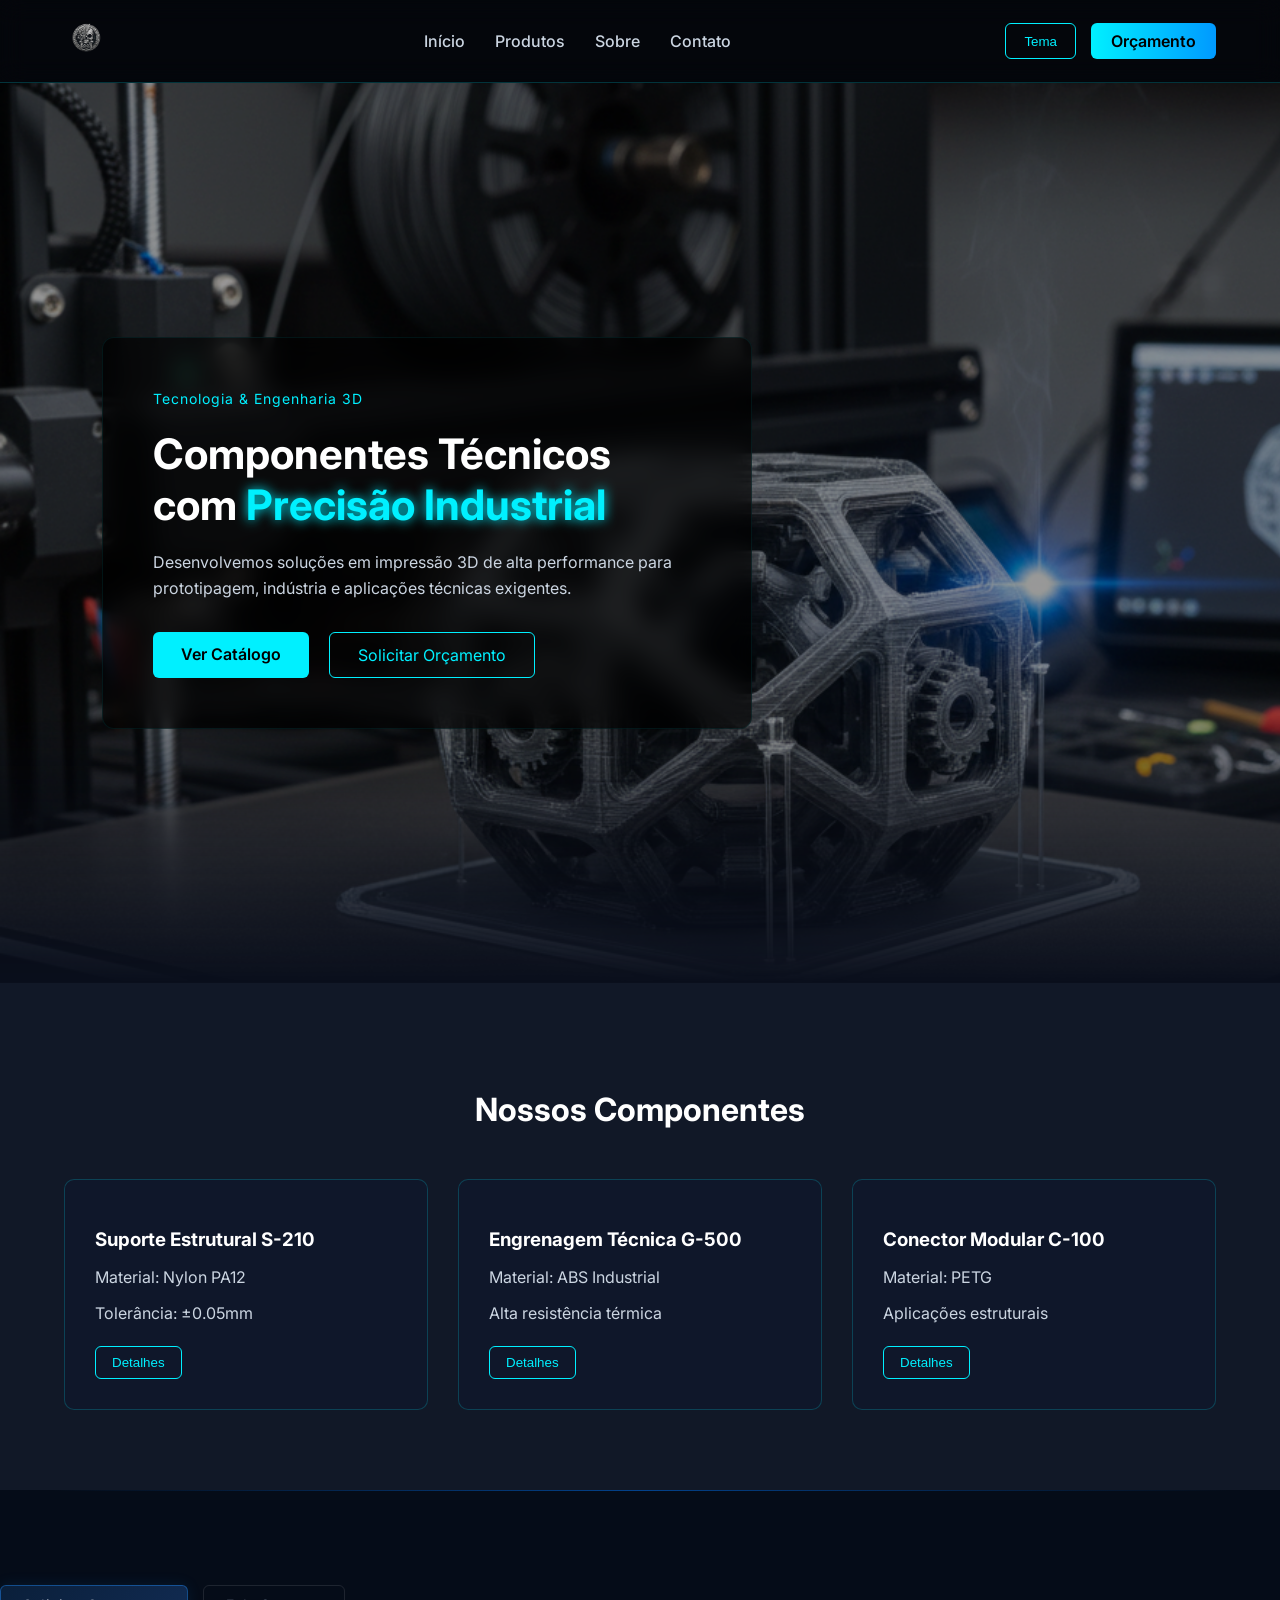
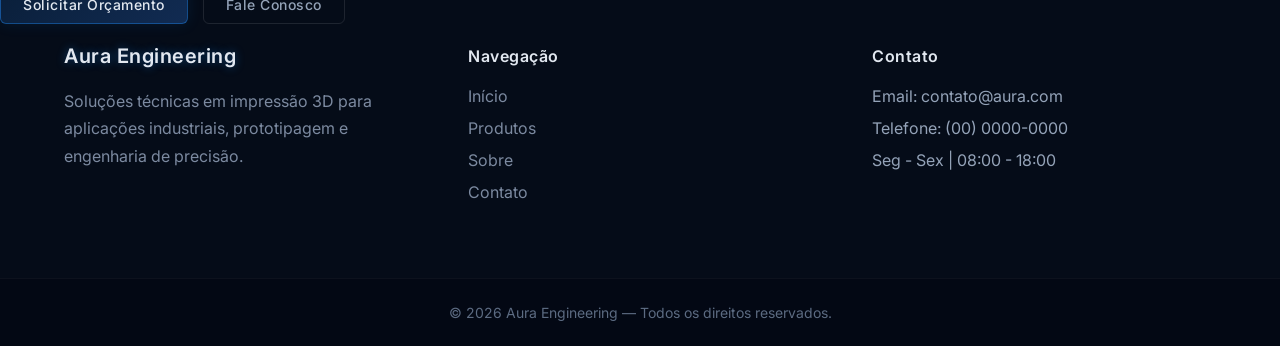
==== index.html @ 722a4bd1 "feat: redesign da página inicial" ====
<!DOCTYPE html>
<html lang="pt-BR">
<head>
  <meta charset="UTF-8">
  <meta name="viewport" content="width=device-width, initial-scale=1.0">
  <title>Engenharia3D | Componentes Técnicos</title>

  <link rel="stylesheet" href="css/reset.css">
  <link rel="stylesheet" href="css/style.css">

  <link href="https://fonts.googleapis.com/css2?family=Inter:wght@300;400;600;700&display=swap" rel="stylesheet">
</head>

<body>

<header class="header">
  <div class="container header-container">
    
    <div class="logo">
      <img src="assets/image/horus-logo.png" alt="ENG3D Logo">
    </div>

    <nav class="nav">
      <ul>
        <li><a href="#">Início</a></li>
        <li><a href="#produtos">Produtos</a></li>
        <li><a href="#">Sobre</a></li>
        <li><a href="#">Contato</a></li>
      </ul>
    </nav>

    <div class="header-actions">
      <button class="theme-toggle">Tema</button>
      <a href="#" class="header-cta">Orçamento</a>
    </div>

  </div>
</header>

<section class="hero">

  <img src="assets/image/3d-image.png" class="hero-bg" alt="Impressão 3D">

  <div class="hero-content">

    <div class="hero-text-box">
      <span class="hero-sub">Tecnologia & Engenharia 3D</span>

      <h1>
        Componentes Técnicos com 
        <span class="highlight">Precisão Industrial</span>
      </h1>

      <p>
        Desenvolvemos soluções em impressão 3D de alta performance para
        prototipagem, indústria e aplicações técnicas exigentes.
      </p>

      <div class="hero-buttons">
        <a href="#produtos" class="btn-primary">Ver Catálogo</a>
        <a href="#contato" class="btn-secondary">Solicitar Orçamento</a>
      </div>
    </div>

  </div>

</section>

<section class="products" id="produtos">
  <div class="container">
    <h2>Nossos Componentes</h2>

    <div class="product-grid">

      <div class="product-card">
        <h3>Suporte Estrutural S-210</h3>
        <p>Material: Nylon PA12</p>
        <p>Tolerância: ±0.05mm</p>
        <button>Detalhes</button>
      </div>

      <div class="product-card">
        <h3>Engrenagem Técnica G-500</h3>
        <p>Material: ABS Industrial</p>
        <p>Alta resistência térmica</p>
        <button>Detalhes</button>
      </div>

      <div class="product-card">
        <h3>Conector Modular C-100</h3>
        <p>Material: PETG</p>
        <p>Aplicações estruturais</p>
        <button>Detalhes</button>
      </div>

    </div>
  </div>
</section>

<footer class="footer">
    
    <div class="footer-buttons">
  <a href="#" class="footer-btn primary">Solicitar Orçamento</a>
  <a href="#" class="footer-btn secondary">Fale Conosco</a>
</div>

  <div class="footer-top"></div>

  <div class="container footer-container">

    <div class="footer-col">
      <h3 class="footer-logo">Aura Engineering</h3>
      <p>
        Soluções técnicas em impressão 3D para aplicações industriais,
        prototipagem e engenharia de precisão.
      </p>
    </div>

    <div class="footer-col">
      <h4>Navegação</h4>
      <ul>
        <li><a href="#">Início</a></li>
        <li><a href="#">Produtos</a></li>
        <li><a href="#">Sobre</a></li>
        <li><a href="#">Contato</a></li>
      </ul>
    </div>

    <div class="footer-col">
      <h4>Contato</h4>
      <ul>
        <li>Email: contato@aura.com</li>
        <li>Telefone: (00) 0000-0000</li>
        <li>Seg - Sex | 08:00 - 18:00</li>
      </ul>
    </div>

  </div>

  <div class="footer-bottom">
    © 2026 Aura Engineering — Todos os direitos reservados.
  </div>

</footer>

</body>
</html>
---- css/style.css ----
/* =========================
   VARIÁVEIS
========================= */
:root {
  --bg-main: #0a0f1c;
  --bg-secondary: #111827;
  --text-main: #ffffff;
  --text-secondary: #cbd5e1;
  --neon-blue: #00f0ff;
  --neon-blue-soft: #0099ff;
  --card-bg: #0f172a;
  --border-color: rgba(0, 240, 255, 0.2);
}

body.light {
  --bg-main: #f4f7fb;
  --bg-secondary: #ffffff;
  --text-main: #0f172a;
  --text-secondary: #475569;
  --card-bg: #ffffff;
  --border-color: rgba(0, 0, 0, 0.08);
}

/* =========================
   BASE
========================= */
body {
  font-family: 'Inter', sans-serif;
  background: var(--bg-main);
  color: var(--text-main);
  transition: 0.3s;
  margin: 0;
}

.container {
  width: 90%;
  max-width: 1200px;
  margin: auto;
}

/* =========================
   HEADER
========================= */
.header {
  background: rgba(0, 0, 0, 0.6);
  backdrop-filter: blur(12px);
  border-bottom: 1px solid var(--border-color);
  padding: 15px 0;
  position: sticky;
  top: 0;
  z-index: 999;
}

.header-container {
  display: flex;
  align-items: center;
  justify-content: space-between;
}

.logo img {
  height: 45px;
  width: auto;
  object-fit: contain;
  border-radius: 6px;
  transition: 0.3s ease;
}

.logo img:hover {
  transform: scale(1.05);
}

.nav ul {
  display: flex;
  list-style: none;
  gap: 30px;
}

.nav a {
  text-decoration: none;
  color: var(--text-secondary);
  font-weight: 500;
  transition: 0.3s;
}

.nav a:hover {
  color: var(--neon-blue);
  text-shadow: 0 0 6px var(--neon-blue);
}

.header-actions {
  display: flex;
  gap: 15px;
}

.theme-toggle {
  background: transparent;
  border: 1px solid var(--neon-blue);
  color: var(--neon-blue);
  padding: 8px 18px;
  border-radius: 6px;
  cursor: pointer;
  transition: 0.3s;
}

.theme-toggle:hover {
  background: var(--neon-blue);
  color: #000;
  box-shadow: 0 0 15px var(--neon-blue);
}

.header-cta {
  background: linear-gradient(90deg, var(--neon-blue), var(--neon-blue-soft));
  padding: 8px 20px;
  border-radius: 6px;
  text-decoration: none;
  color: #000;
  font-weight: 600;
  transition: 0.3s;
}

.header-cta:hover {
  box-shadow: 0 0 20px var(--neon-blue);
  transform: translateY(-2px);
}

/* =========================
   HERO
========================= */

.hero {
  position: relative;
  width: 100%;
  height: 100vh;
  overflow: hidden;
  background: var(--bg-main);
  display: flex;
  align-items: center;
  padding: 0 8%;
}

/* IMAGEM COM FADE REAL */
.hero-bg {
  position: absolute;
  inset: 0;
  width: 100%;
  height: 100%;
  object-fit: cover;
  object-position: center;
  filter: brightness(0.6);
  z-index: 0;

  -webkit-mask-image: linear-gradient(
    to bottom,
    rgba(0,0,0,1) 70%,
    rgba(0,0,0,0) 100%
  );

  mask-image: linear-gradient(
    to bottom,
    rgba(0,0,0,1) 70%,
    rgba(0,0,0,0) 100%
  );
}

.hero-content {
  position: relative;
  z-index: 2;
  max-width: 650px;
}

.hero-text-box {
  padding: 50px;
  background: rgba(0, 0, 0, 0.65);
  backdrop-filter: blur(12px);
  border-radius: 12px;
  border: 1px solid rgba(0, 240, 255, 0.08);
}

.hero-sub {
  color: var(--neon-blue);
  font-size: 14px;
  letter-spacing: 1px;
}

.hero-text-box h1 {
  font-size: 42px;
  margin: 20px 0;
  color: #fff;
}

.highlight {
  color: var(--neon-blue);
  text-shadow: 0 0 12px var(--neon-blue);
}

.hero-text-box p {
  color: var(--text-secondary);
  margin-bottom: 30px;
  line-height: 1.6;
}

.hero-buttons {
  margin-top: 30px;
  display: flex;
  gap: 20px;
}

.btn-primary {
  background: var(--neon-blue);
  color: #000;
  padding: 12px 28px;
  border-radius: 6px;
  text-decoration: none;
  font-weight: 600;
  transition: 0.3s;
}

.btn-primary:hover {
  box-shadow: 0 0 25px var(--neon-blue);
}

.btn-secondary {
  border: 1px solid var(--neon-blue);
  color: var(--neon-blue);
  padding: 12px 28px;
  border-radius: 6px;
  text-decoration: none;
  transition: 0.3s;
}

.btn-secondary:hover {
  background: var(--neon-blue);
  color: #000;
  box-shadow: 0 0 15px var(--neon-blue);
}

/* =========================
   PRODUTOS
========================= */

.products {
  padding: 80px 0;
  background: var(--bg-secondary);
}

.products h2 {
  text-align: center;
  margin-bottom: 50px;
  font-size: 32px;
}

.product-grid {
  display: grid;
  grid-template-columns: repeat(auto-fit, minmax(280px, 1fr));
  gap: 30px;
}

.product-card {
  background: var(--card-bg);
  padding: 30px;
  border-radius: 10px;
  border: 1px solid var(--border-color);
  transition: 0.3s;
}

.product-card:hover {
  transform: translateY(-8px);
  box-shadow: 0 0 25px rgba(0, 240, 255, 0.2);
}

.product-card h3 {
  margin-bottom: 15px;
}

.product-card p {
  color: var(--text-secondary);
  margin-bottom: 8px;
}

.product-card button {
  margin-top: 15px;
  background: transparent;
  border: 1px solid var(--neon-blue);
  color: var(--neon-blue);
  padding: 8px 16px;
  border-radius: 6px;
  cursor: pointer;
  transition: 0.3s;
}

.product-card button:hover {
  background: var(--neon-blue);
  color: #000;
  box-shadow: 0 0 15px var(--neon-blue);
}

/* =========================
   FOOTER DARK BLUE PREMIUM
========================= */

.footer {
  position: relative;
  background: #050c18; /* azul quase preto */
  padding-top: 70px;
  color: #94a3b8;
}

/* Linha superior azul escura elegante */
.footer-top {
  position: absolute;
  top: 0;
  left: 50%;
  transform: translateX(-50%);
  width: 92%;
  height: 1px;
  background: linear-gradient(
    to right,
    transparent,
    rgba(0, 120, 255, 0.5),
    transparent
  );
}

/* Container */
.footer-container {
  display: grid;
  grid-template-columns: repeat(auto-fit, minmax(220px, 1fr));
  gap: 60px;
  padding-bottom: 60px;
}

/* Títulos */
.footer-col h3,
.footer-col h4 {
  color: #e2e8f0;
  margin-bottom: 20px;
  font-weight: 600;
  letter-spacing: 0.5px;
}

/* Logo */
.footer-logo {
  font-size: 20px;
  color: #1e90ff;
  text-shadow: 0 0 10px rgba(30, 144, 255, 0.4);
}

/* Texto */
.footer-col p {
  line-height: 1.7;
  color: #7c8aa0;
}

/* Lista */
.footer-col ul {
  list-style: none;
  padding: 0;
}

.footer-col ul li {
  margin-bottom: 12px;
}

/* Links */
.footer-col ul li a {
  text-decoration: none;
  color: #7c8aa0;
  transition: 0.3s ease;
}

.footer-col ul li a:hover {
  color: #1e90ff;
  text-shadow: 0 0 6px rgba(30, 144, 255, 0.5);
}

/* Parte inferior */
.footer-bottom {
  border-top: 1px solid rgba(255, 255, 255, 0.04);
  text-align: center;
  padding: 25px 0;
  font-size: 14px;
  color: #5c6b82;
  background: #030814; /* ainda mais escuro */
}

/* =========================
   FOOTER BUTTONS PREMIUM
========================= */

.footer-buttons {
  margin-top: 25px;
  display: flex;
  gap: 15px;
  flex-wrap: wrap;
}

/* Botão base */
.footer-btn {
  position: relative;
  padding: 10px 22px;
  font-size: 14px;
  border-radius: 6px;
  text-decoration: none;
  font-weight: 500;
  letter-spacing: 0.5px;
  transition: 0.3s ease;
  overflow: hidden;
}

/* Botão principal */
.footer-btn.primary {
  background: linear-gradient(135deg, #0a1f3a, #112b52);
  border: 1px solid rgba(30, 144, 255, 0.4);
  color: #e2e8f0;
  box-shadow: 0 0 15px rgba(30, 144, 255, 0.1);
}

/* Hover principal */
.footer-btn.primary:hover {
  background: linear-gradient(135deg, #112b52, #163d70);
  box-shadow: 0 0 20px rgba(30, 144, 255, 0.4);
  transform: translateY(-2px);
}

/* Botão secundário */
.footer-btn.secondary {
  background: transparent;
  border: 1px solid rgba(255, 255, 255, 0.1);
  color: #94a3b8;
}

/* Hover secundário */
.footer-btn.secondary:hover {
  border: 1px solid rgba(30, 144, 255, 0.6);
  color: #1e90ff;
  box-shadow: 0 0 12px rgba(30, 144, 255, 0.3);
  transform: translateY(-2px);
}
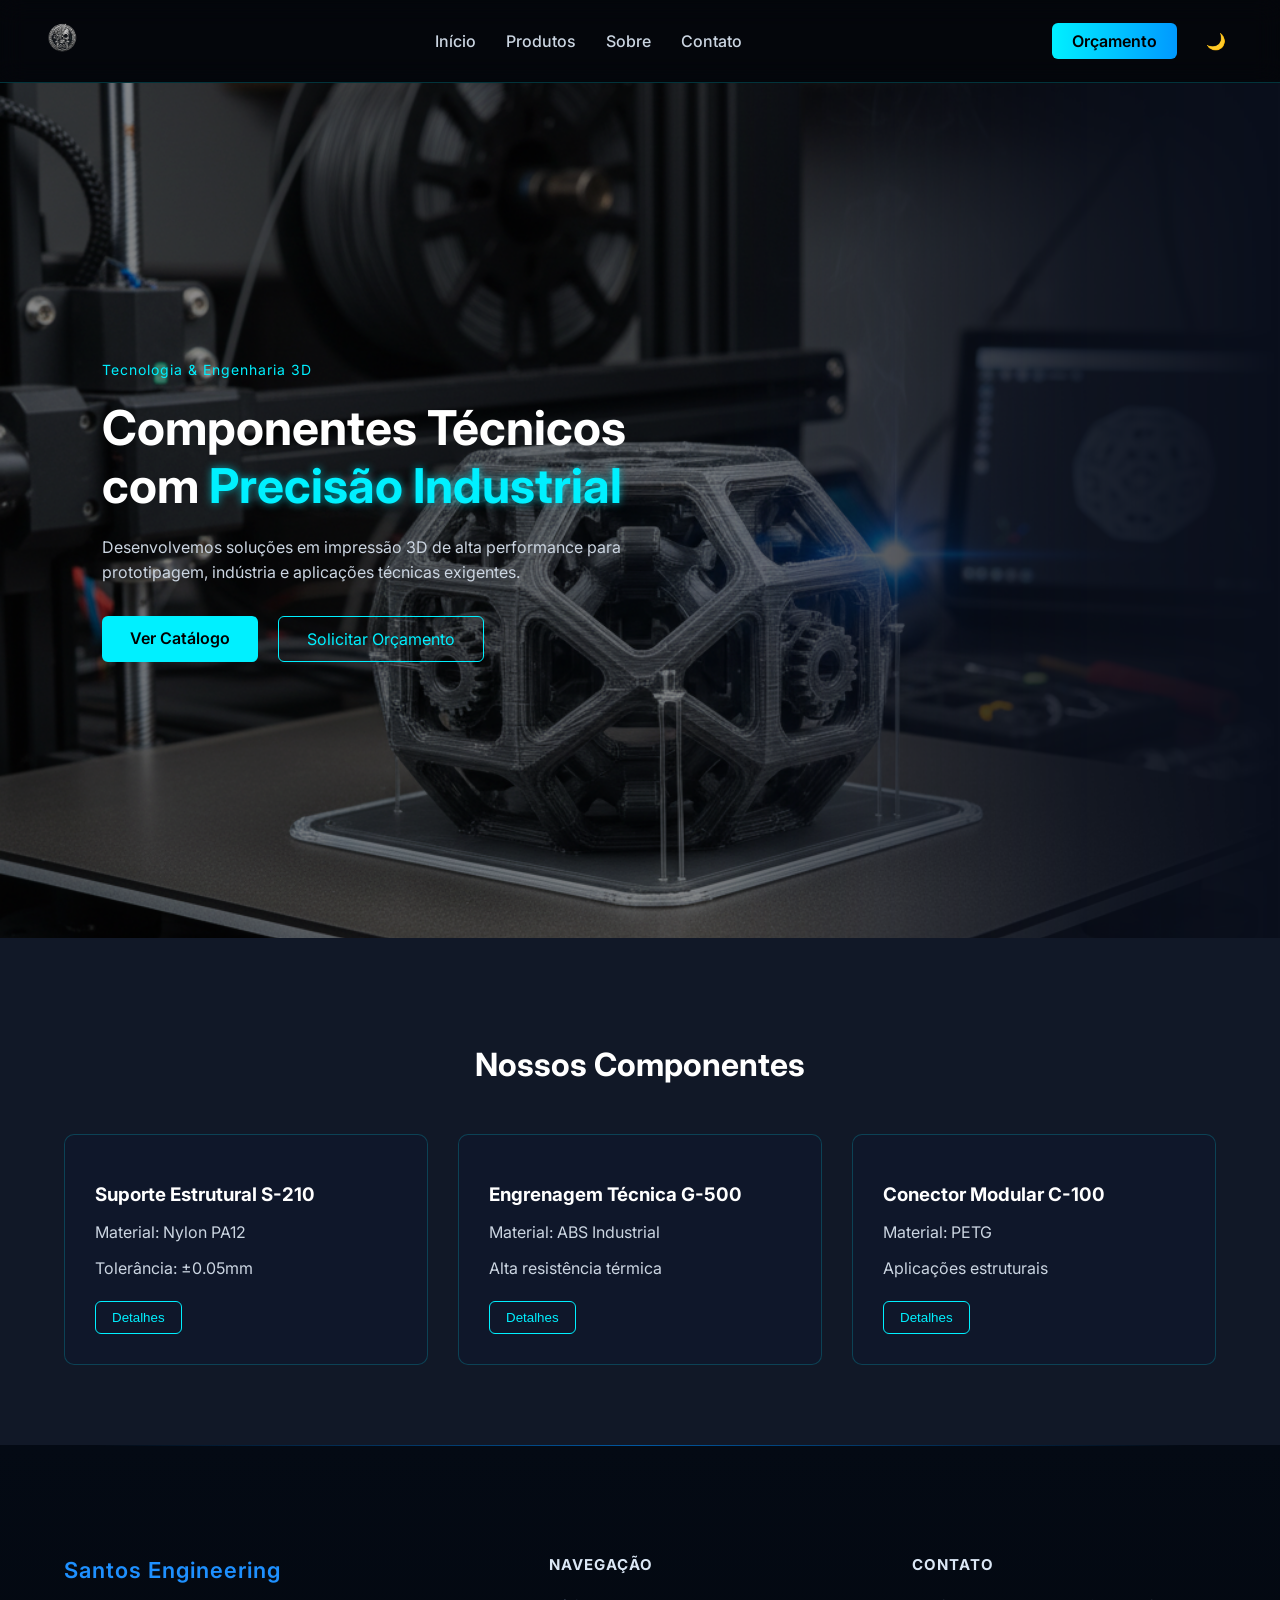
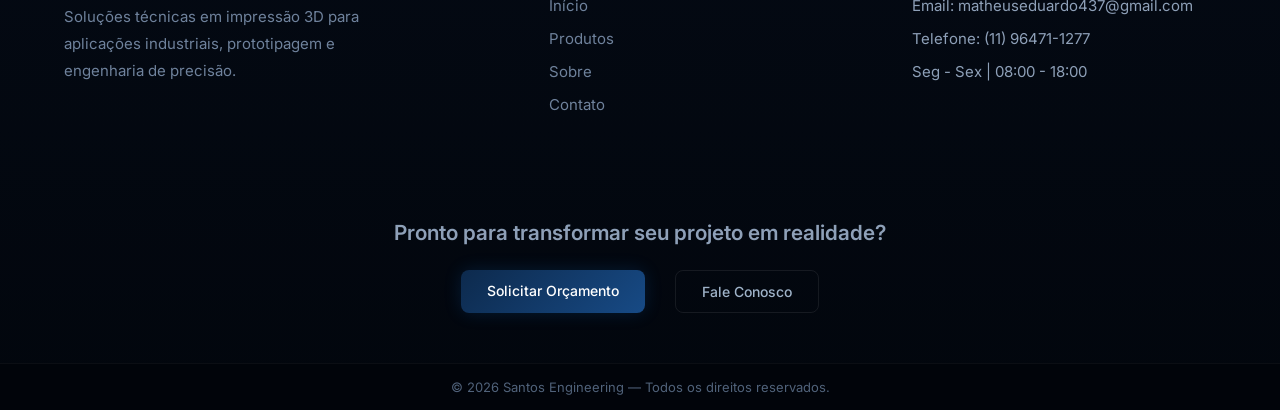
==== commit 498c4908: "refactor: restructure footer and centralize CTA section" ====
--- a/index.html
+++ b/index.html
@@ -10,7 +10,6 @@
 
   <link href="https://fonts.googleapis.com/css2?family=Inter:wght@300;400;600;700&display=swap" rel="stylesheet">
 </head>
-
 <body>
 
 <header class="header">
@@ -30,8 +29,10 @@
     </nav>
 
     <div class="header-actions">
-      <button class="theme-toggle">Tema</button>
       <a href="#" class="header-cta">Orçamento</a>
+            <button class="theme-toggle">
+      <span class="theme-icon">🌙</span>
+      </button>
     </div>
 
   </div>
@@ -98,18 +99,13 @@
 </section>
 
 <footer class="footer">
-    
-    <div class="footer-buttons">
-  <a href="#" class="footer-btn primary">Solicitar Orçamento</a>
-  <a href="#" class="footer-btn secondary">Fale Conosco</a>
-</div>
 
   <div class="footer-top"></div>
 
   <div class="container footer-container">
 
     <div class="footer-col">
-      <h3 class="footer-logo">Aura Engineering</h3>
+      <h3 class="footer-logo">Santos Engineering</h3>
       <p>
         Soluções técnicas em impressão 3D para aplicações industriais,
         prototipagem e engenharia de precisão.
@@ -129,19 +125,23 @@
     <div class="footer-col">
       <h4>Contato</h4>
       <ul>
-        <li>Email: contato@aura.com</li>
-        <li>Telefone: (00) 0000-0000</li>
+        <li>Email: matheuseduardo437@gmail.com</li>
+        <li>Telefone: (11) 96471-1277</li>
         <li>Seg - Sex | 08:00 - 18:00</li>
       </ul>
     </div>
-
   </div>
-
+  <div class="footer-cta">
+    <h3> Pronto para transformar seu projeto em realidade?</h3>
+    <div class="footer-cta-buttons">
+      <a href="#" class="footer-btn primary">Solicitar Orçamento</a>
+      <a href="#" class="footer-btn secondary">Fale Conosco</a>
+    </div>
+  </div>
   <div class="footer-bottom">
-    © 2026 Aura Engineering — Todos os direitos reservados.
+    © 2026 Santos Engineering — Todos os direitos reservados.
   </div>
-
 </footer>
-
+  <script src="js/script.js"></script>
 </body>
 </html>
--- a/css/style.css
+++ b/css/style.css
@@ -13,12 +13,31 @@
 }
 
 body.light {
-  --bg-main: #f4f7fb;
+  --bg-main: #f3f4f6;
   --bg-secondary: #ffffff;
-  --text-main: #0f172a;
-  --text-secondary: #475569;
-  --card-bg: #ffffff;
-  --border-color: rgba(0, 0, 0, 0.08);
+  --bg-soft: #e5e7eb;
+
+  --text-main: #111827;
+  --text-muted: #6b7280;
+
+  --border-color: #e2e8f0;
+
+  --accent-color: #2563eb;
+  --accent-hover: #1d4ed8;
+
+  --card-shadow: 0 10px 25px rgba(0,0,0,0.05);
+}
+
+body.light .header {
+  background: rgba(255,255,255,0.85);
+  backdrop-filter: blur(10px);
+  border-bottom: 1px solid var(--border-color);
+}
+
+body.light .product-card {
+  background: var(--bg-secondary);
+  box-shadow: var(--card-shadow);
+  border: 1px solid var(--border-color);
 }
 
 /* =========================
@@ -52,6 +71,8 @@
 }
 
 .header-container {
+  width: 100%;
+  padding: 0 40px; /* controla o respiro lateral */
   display: flex;
   align-items: center;
   justify-content: space-between;
@@ -76,15 +97,32 @@
 }
 
 .nav a {
+  position: relative;
   text-decoration: none;
   color: var(--text-secondary);
   font-weight: 500;
-  transition: 0.3s;
+  transition: color 0.3s ease;
+  padding: 6px 0;
+}
+
+/* Linha animada */
+.nav a::after {
+  content: "";
+  position: absolute;
+  left: 0;
+  bottom: 0;
+  width: 0%;
+  height: 2px;
+  background: var(--neon-blue);
+  transition: width 0.3s ease;
 }
 
 .nav a:hover {
   color: var(--neon-blue);
-  text-shadow: 0 0 6px var(--neon-blue);
+}
+
+.nav a:hover::after {
+  width: 100%;
 }
 
 .header-actions {
@@ -94,18 +132,24 @@
 
 .theme-toggle {
   background: transparent;
-  border: 1px solid var(--neon-blue);
+  border: none;
   color: var(--neon-blue);
-  padding: 8px 18px;
-  border-radius: 6px;
+  padding: 8px 14px;
   cursor: pointer;
-  transition: 0.3s;
+  transition: 0.3s ease;
+  display: flex;
+  align-items: center;
+  justify-content: center;
+  font-size: 16px;
+  border-radius: 20px;
+
 }
 
 .theme-toggle:hover {
   background: var(--neon-blue);
   color: #000;
   box-shadow: 0 0 15px var(--neon-blue);
+  transform: translateY(-2px);
 }
 
 .header-cta {
@@ -129,16 +173,13 @@
 
 .hero {
   position: relative;
-  width: 100%;
-  height: 100vh;
+  min-height: 95vh;
+  display: flex;
+  align-items: center;
+  padding-left: 8%;
   overflow: hidden;
-  background: var(--bg-main);
-  display: flex;
-  align-items: center;
-  padding: 0 8%;
-}
-
-/* IMAGEM COM FADE REAL */
+}
+
 .hero-bg {
   position: absolute;
   inset: 0;
@@ -146,18 +187,20 @@
   height: 100%;
   object-fit: cover;
   object-position: center;
-  filter: brightness(0.6);
-  z-index: 0;
-
+  filter: brightness(0.55);
+
+  /* Fade lateral elegante */
   -webkit-mask-image: linear-gradient(
-    to bottom,
-    rgba(0,0,0,1) 70%,
+    to right,
+    rgba(0,0,0,1) 55%,
+    rgba(0,0,0,0.2) 85%,
     rgba(0,0,0,0) 100%
   );
 
   mask-image: linear-gradient(
-    to bottom,
-    rgba(0,0,0,1) 70%,
+    to right,
+    rgba(0,0,0,1) 55%,
+    rgba(0,0,0,0.2) 85%,
     rgba(0,0,0,0) 100%
   );
 }
@@ -169,11 +212,11 @@
 }
 
 .hero-text-box {
-  padding: 50px;
-  background: rgba(0, 0, 0, 0.65);
-  backdrop-filter: blur(12px);
-  border-radius: 12px;
-  border: 1px solid rgba(0, 240, 255, 0.08);
+  max-width: 580px;
+  padding: 50px 0;
+  background: transparent;
+  backdrop-filter: none;
+  border: none;
 }
 
 .hero-sub {
@@ -183,14 +226,15 @@
 }
 
 .hero-text-box h1 {
-  font-size: 42px;
+  font-size: 48px;
+  line-height: 1.2;
   margin: 20px 0;
-  color: #fff;
+  font-weight: 700;
 }
 
 .highlight {
   color: var(--neon-blue);
-  text-shadow: 0 0 12px var(--neon-blue);
+  text-shadow: 0 0 8px rgba(0, 240, 255, 0.6);
 }
 
 .hero-text-box p {
@@ -234,6 +278,52 @@
   box-shadow: 0 0 15px var(--neon-blue);
 }
 
+@media (max-width: 768px) {
+
+  .hero {
+    min-height: auto;
+    padding: 120px 20px 80px;
+    display: flex;
+    align-items: flex-start;
+    justify-content: center;
+    text-align: center;
+  }
+
+  .hero-content {
+    width: 100%;
+  }
+
+  .hero-text-box {
+    max-width: 100%;
+    padding: 0;
+  }
+
+  .hero-text-box h1 {
+    font-size: 30px;
+    line-height: 1.2;
+  }
+
+  .hero-text-box p {
+    font-size: 15px;
+    margin-top: 15px;
+  }
+
+  .hero-buttons {
+    flex-direction: column;
+    margin-top: 25px;
+  }
+
+  .btn-primary,
+  .btn-secondary {
+    width: 100%;
+  }
+
+  .hero-bg {
+    filter: brightness(0.35);
+    mask-image: none;
+    -webkit-mask-image: none;
+  }
+}
 /* =========================
    PRODUTOS
 ========================= */
@@ -295,28 +385,29 @@
 }
 
 /* =========================
-   FOOTER DARK BLUE PREMIUM
+   FOOTER ULTRA PREMIUM
 ========================= */
 
 .footer {
   position: relative;
-  background: #050c18; /* azul quase preto */
-  padding-top: 70px;
-  color: #94a3b8;
-}
-
-/* Linha superior azul escura elegante */
+  background: linear-gradient(to bottom, #040a14, #02060d);
+  padding: 90px 0 0;
+  color: #8ea0b8;
+  font-size: 15px;
+}
+
+/* Linha superior central elegante */
 .footer-top {
   position: absolute;
   top: 0;
   left: 50%;
   transform: translateX(-50%);
-  width: 92%;
+  width: 85%;
   height: 1px;
   background: linear-gradient(
     to right,
     transparent,
-    rgba(0, 120, 255, 0.5),
+    rgba(0, 140, 255, 0.6),
     transparent
   );
 }
@@ -324,31 +415,35 @@
 /* Container */
 .footer-container {
   display: grid;
-  grid-template-columns: repeat(auto-fit, minmax(220px, 1fr));
+  grid-template-columns: 1.4fr 1fr 1fr;
   gap: 60px;
-  padding-bottom: 60px;
-}
-
-/* Títulos */
-.footer-col h3,
-.footer-col h4 {
-  color: #e2e8f0;
-  margin-bottom: 20px;
-  font-weight: 600;
-  letter-spacing: 0.5px;
+  padding-bottom: 70px;
+  align-items: start;
 }
 
 /* Logo */
 .footer-logo {
-  font-size: 20px;
+  font-size: 22px;
+  font-weight: 600;
   color: #1e90ff;
-  text-shadow: 0 0 10px rgba(30, 144, 255, 0.4);
-}
-
-/* Texto */
+  margin-bottom: 20px;
+  letter-spacing: 1px;
+}
+
+/* Texto institucional */
 .footer-col p {
-  line-height: 1.7;
-  color: #7c8aa0;
+  line-height: 1.8;
+  color: #6f829c;
+  max-width: 320px;
+}
+
+/* Títulos */
+.footer-col h4 {
+  font-size: 15px;
+  text-transform: uppercase;
+  letter-spacing: 1px;
+  margin-bottom: 22px;
+  color: #dbe7f5;
 }
 
 /* Lista */
@@ -358,81 +453,107 @@
 }
 
 .footer-col ul li {
-  margin-bottom: 12px;
-}
-
-/* Links */
+  margin-bottom: 14px;
+}
+
 .footer-col ul li a {
   text-decoration: none;
-  color: #7c8aa0;
+  color: #6f829c;
   transition: 0.3s ease;
 }
 
 .footer-col ul li a:hover {
   color: #1e90ff;
-  text-shadow: 0 0 6px rgba(30, 144, 255, 0.5);
+  padding-left: 6px;
+}
+
+/* =========================
+   BOTÕES ELEGANTES
+========================= */
+
+.footer-buttons {
+  margin-top: 30px;
+  display: flex;
+  gap: 18px;
+}
+
+.footer-btn {
+  padding: 12px 26px;
+  border-radius: 8px;
+  font-weight: 500;
+  font-size: 14px;
+  text-decoration: none;
+  transition: 0.3s ease;
+  position: relative;
+}
+
+/* Botão principal */
+.footer-btn.primary {
+  background: linear-gradient(135deg, #0d2a4d, #174a85);
+  border: none;
+  color: #ffffff;
+  box-shadow: 0 0 18px rgba(30, 144, 255, 0.15);
+}
+
+.footer-btn.primary:hover {
+  background: linear-gradient(135deg, #174a85, #1f63b6);
+  box-shadow: 0 0 25px rgba(30, 144, 255, 0.45);
+  transform: translateY(-3px);
+}
+
+/* Botão secundário */
+.footer-btn.secondary {
+  border: 1px solid rgba(255, 255, 255, 0.08);
+  color: #9fb3c9;
+}
+
+.footer-btn.secondary:hover {
+  border-color: rgba(30, 144, 255, 0.6);
+  color: #1e90ff;
+  transform: translateY(-3px);
 }
 
 /* Parte inferior */
 .footer-bottom {
+  text-align: center;
+  padding: 15px 0;
+  font-size: 13px;
+  color: #50627a;
   border-top: 1px solid rgba(255, 255, 255, 0.04);
+  background: #01040a;
+}
+
+.footer-cta {
   text-align: center;
-  padding: 25px 0;
-  font-size: 14px;
-  color: #5c6b82;
-  background: #030814; /* ainda mais escuro */
-}
-
-/* =========================
-   FOOTER BUTTONS PREMIUM
-========================= */
-
-.footer-buttons {
-  margin-top: 25px;
-  display: flex;
-  gap: 15px;
-  flex-wrap: wrap;
-}
-
-/* Botão base */
-.footer-btn {
-  position: relative;
-  padding: 10px 22px;
-  font-size: 14px;
-  border-radius: 6px;
-  text-decoration: none;
-  font-weight: 500;
-  letter-spacing: 0.5px;
-  transition: 0.3s ease;
-  overflow: hidden;
-}
-
-/* Botão principal */
-.footer-btn.primary {
-  background: linear-gradient(135deg, #0a1f3a, #112b52);
-  border: 1px solid rgba(30, 144, 255, 0.4);
-  color: #e2e8f0;
-  box-shadow: 0 0 15px rgba(30, 144, 255, 0.1);
-}
-
-/* Hover principal */
-.footer-btn.primary:hover {
-  background: linear-gradient(135deg, #112b52, #163d70);
-  box-shadow: 0 0 20px rgba(30, 144, 255, 0.4);
-  transform: translateY(-2px);
-}
-
-/* Botão secundário */
-.footer-btn.secondary {
-  background: transparent;
-  border: 1px solid rgba(255, 255, 255, 0.1);
-  color: #94a3b8;
-}
-
-/* Hover secundário */
-.footer-btn.secondary:hover {
-  border: 1px solid rgba(30, 144, 255, 0.6);
-  color: #1e90ff;
-  box-shadow: 0 0 12px rgba(30, 144, 255, 0.3);
-  transform: translateY(-2px);
+  border-bottom: none;
+  padding-bottom: 50px;
+}
+
+.footer-cta h3 {
+  font-size: 1.3rem;
+  margin-bottom: 25px;
+  font-weight: 600;
+}
+
+.footer-cta-buttons {
+  display: flex;
+  justify-content: center;
+  gap: 30px;
+}
+
+/* Responsivo */
+@media (max-width: 900px) {
+  .footer-container {
+    grid-template-columns: 1fr;
+    gap: 40px;
+  }
+
+  .footer-col p {
+    max-width: 100%;
+  }
+
+  .footer-buttons {
+    flex-direction: column;
+    align-items: flex-start;
+  }
 }
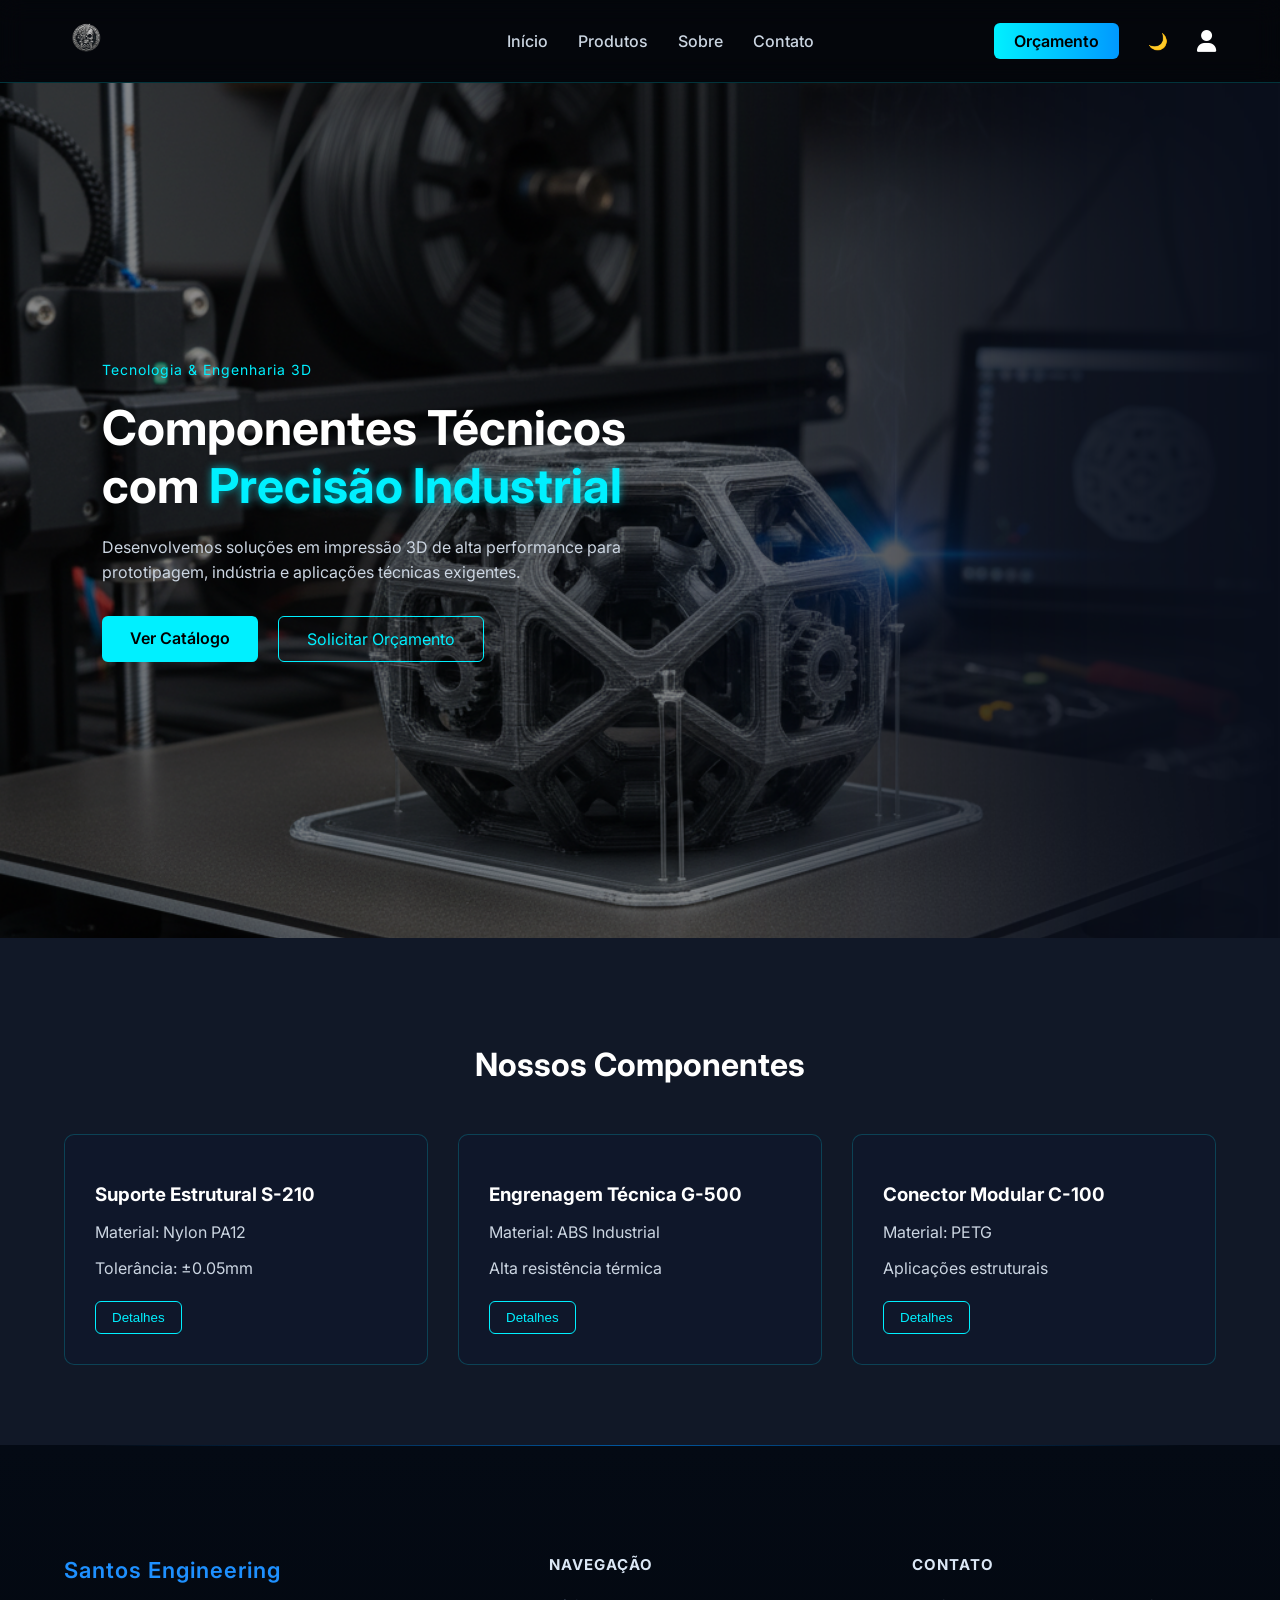
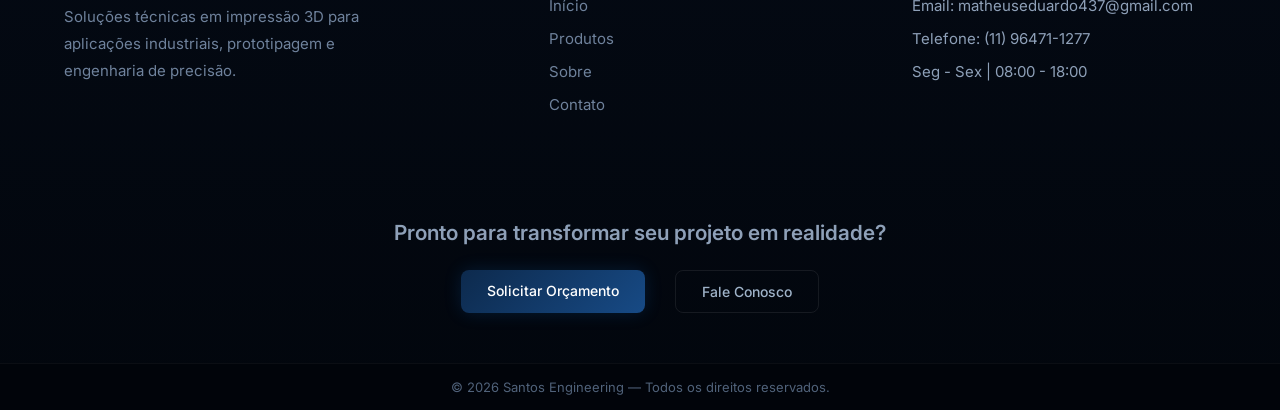
==== commit d8fc8905: "feat: integrate login system with backend API Conexão com backend  Fetch no login  Verificação de se" ====
--- a/index.html
+++ b/index.html
@@ -13,12 +13,16 @@
 <body>
 
 <header class="header">
+  <link rel="stylesheet" href="https://cdnjs.cloudflare.com/ajax/libs/font-awesome/6.5.0/css/all.min.css">
+
   <div class="container header-container">
     
+    <!-- LOGO -->
     <div class="logo">
       <img src="assets/image/horus-logo.png" alt="ENG3D Logo">
     </div>
 
+    <!-- MENU CENTRAL -->
     <nav class="nav">
       <ul>
         <li><a href="#">Início</a></li>
@@ -28,11 +32,17 @@
       </ul>
     </nav>
 
+    <!-- AÇÕES DIREITA -->
     <div class="header-actions">
       <a href="#" class="header-cta">Orçamento</a>
-            <button class="theme-toggle">
-      <span class="theme-icon">🌙</span>
+
+      <button class="theme-toggle">
+        <span class="theme-icon">🌙</span>
       </button>
+
+      <a href="html/login.html" class="login-icon">
+        <i class="fa-solid fa-user"></i>
+      </a>
     </div>
 
   </div>
--- a/css/style.css
+++ b/css/style.css
@@ -71,11 +71,13 @@
 }
 
 .header-container {
-  width: 100%;
-  padding: 0 40px; /* controla o respiro lateral */
-  display: flex;
+  width: 90%;
+  max-width: 1200px;
+  margin: auto;
+
+  display: grid;
+  grid-template-columns: 1fr auto 1fr;
   align-items: center;
-  justify-content: space-between;
 }
 
 .logo img {
@@ -84,6 +86,7 @@
   object-fit: contain;
   border-radius: 6px;
   transition: 0.3s ease;
+  justify-self: start;
 }
 
 .logo img:hover {
@@ -94,6 +97,7 @@
   display: flex;
   list-style: none;
   gap: 30px;
+  justify-self: center;
 }
 
 .nav a {
@@ -105,6 +109,12 @@
   padding: 6px 0;
 }
 
+.header-actions {
+  justify-self: end;
+  display: flex;
+  align-items: center;
+  gap: 15px;
+}
 /* Linha animada */
 .nav a::after {
   content: "";
@@ -165,6 +175,17 @@
 .header-cta:hover {
   box-shadow: 0 0 20px var(--neon-blue);
   transform: translateY(-2px);
+}
+
+.login-icon {
+  color: white;
+  font-size: 22px;
+  transition: 0.3s;
+}
+
+.login-icon:hover {
+  color: #00bfff;
+  transform: scale(1.1);
 }
 
 /* =========================
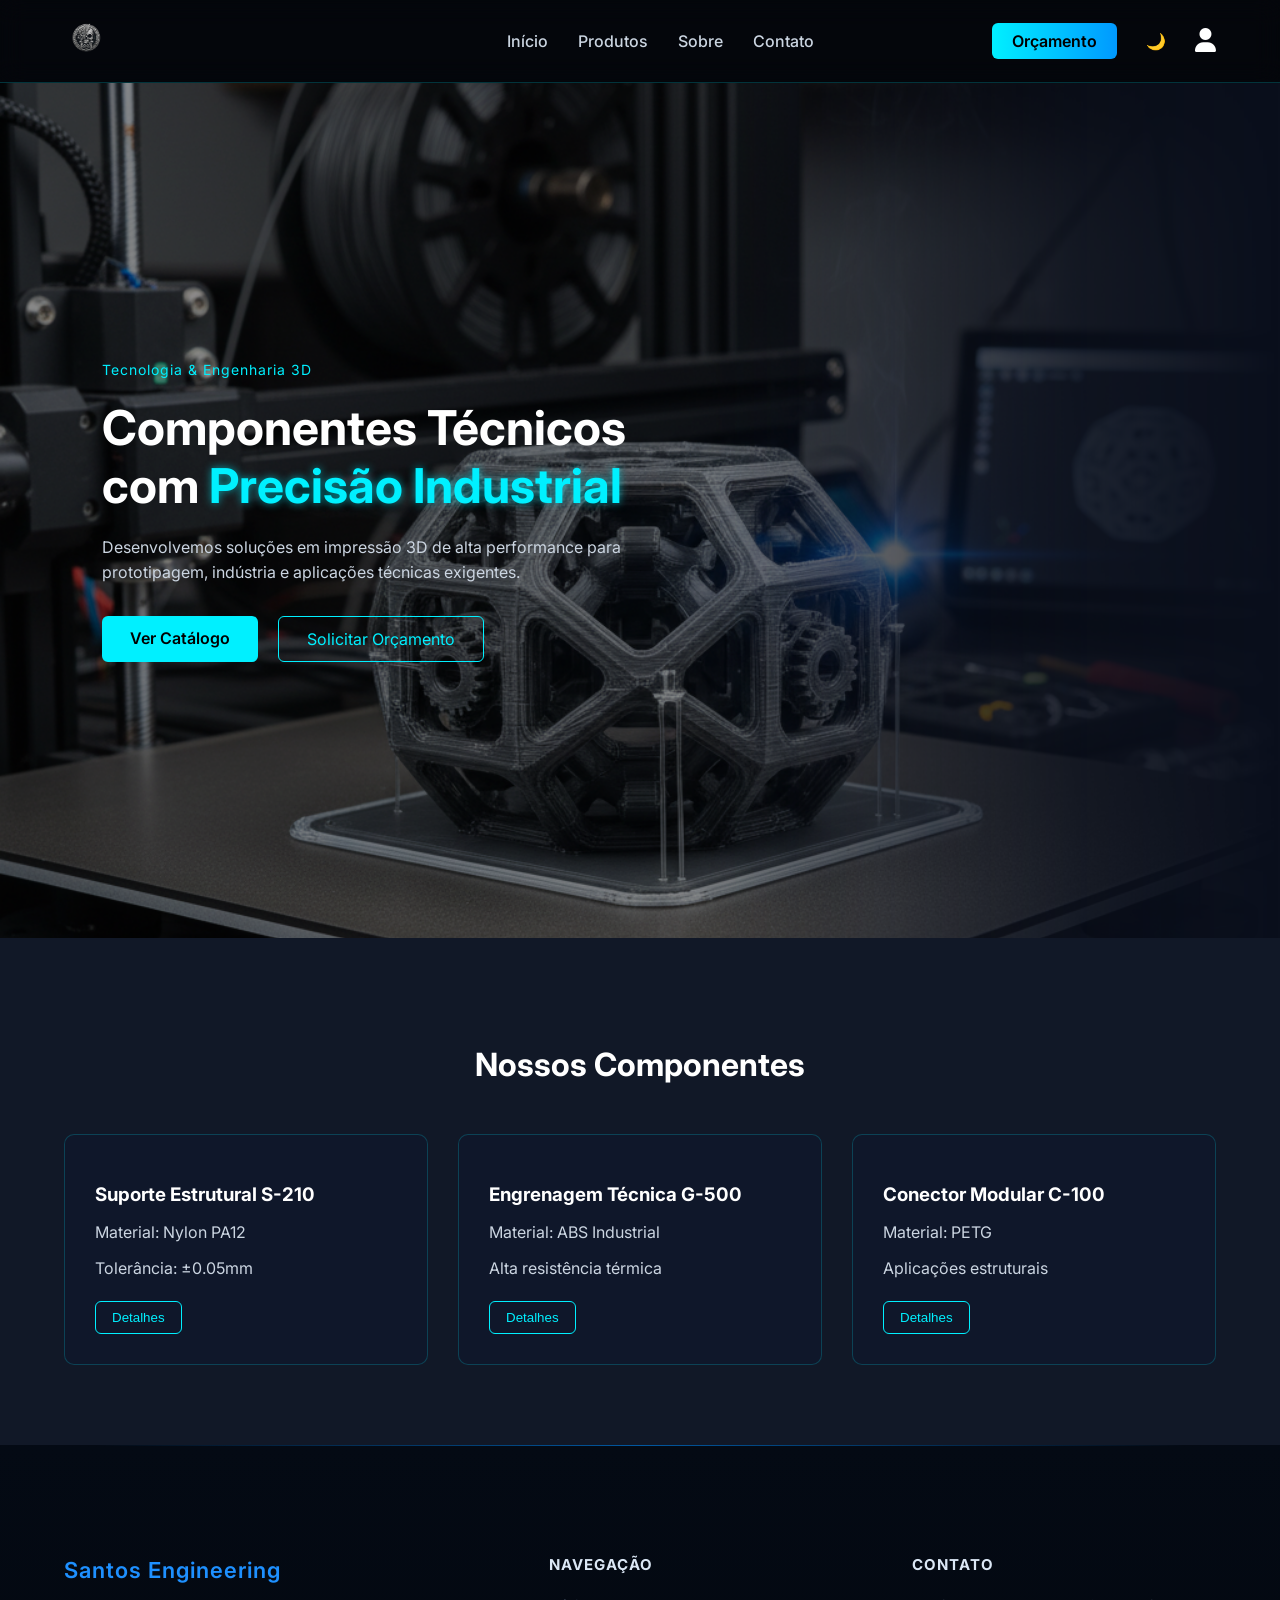
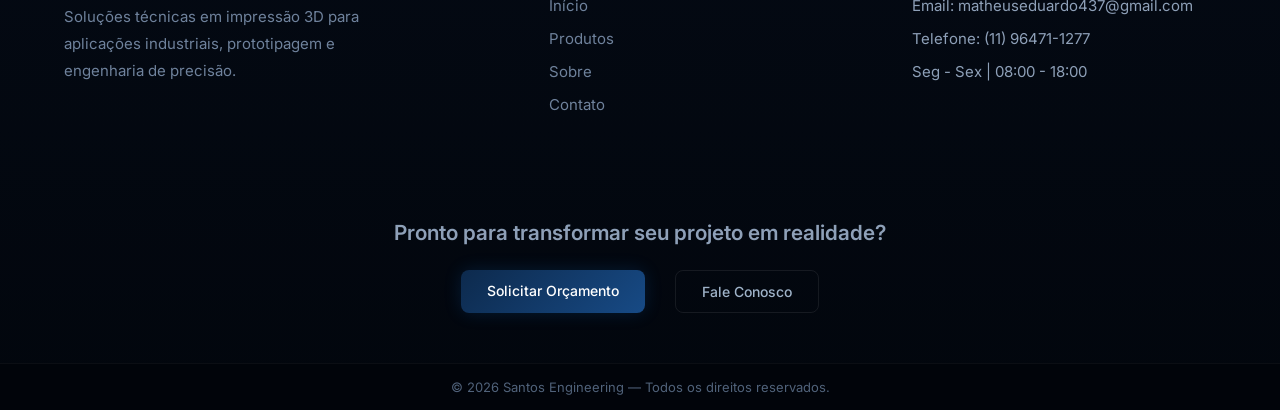
==== commit 1a5f8a29: "Login/logout funcionando, requestBudget protegido" ====
--- a/index.html
+++ b/index.html
@@ -9,12 +9,11 @@
   <link rel="stylesheet" href="css/style.css">
 
   <link href="https://fonts.googleapis.com/css2?family=Inter:wght@300;400;600;700&display=swap" rel="stylesheet">
+  <link rel="stylesheet" href="https://cdnjs.cloudflare.com/ajax/libs/font-awesome/6.5.0/css/all.min.css">
 </head>
 <body>
 
 <header class="header">
-  <link rel="stylesheet" href="https://cdnjs.cloudflare.com/ajax/libs/font-awesome/6.5.0/css/all.min.css">
-
   <div class="container header-container">
     
     <!-- LOGO -->
@@ -26,55 +25,50 @@
     <nav class="nav">
       <ul>
         <li><a href="#">Início</a></li>
-        <li><a href="#produtos">Produtos</a></li>
-        <li><a href="#">Sobre</a></li>
+        <li><a href="html/moreProducts.html">Produtos</a></li>
+        <li><a href="html/aboutUs.html">Sobre</a></li>
         <li><a href="#">Contato</a></li>
       </ul>
     </nav>
 
     <!-- AÇÕES DIREITA -->
     <div class="header-actions">
-      <a href="#" class="header-cta">Orçamento</a>
+      <a href="html/requestBudget.html" class="header-cta">Orçamento</a>
 
       <button class="theme-toggle">
         <span class="theme-icon">🌙</span>
       </button>
 
-      <a href="html/login.html" class="login-icon">
-        <i class="fa-solid fa-user"></i>
-      </a>
+      <!-- LOGIN/LOGOUT ICON -->
+      <div class="login-icon" style="position:relative;">
+        <i class="fa-solid fa-user" id="loginIcon" style="cursor:pointer; font-size:24px;"></i>
+
+        <!-- Card escondido por padrão -->
+        <div id="loginCard" class="login-card" style="display:none; position:absolute; right:0; top:40px; background:#fff; border:1px solid #ccc; padding:10px; border-radius:8px; box-shadow:0 2px 6px rgba(0,0,0,0.2); z-index:1000;">
+            <button id="btnLogin" style="display:none; margin-bottom:5px; width:100%; padding:8px; background:#4caf50; color:#fff; border:none; border-radius:4px; cursor:pointer;">Entrar</button>
+            <button id="btnLogout" style="display:none; width:100%; padding:8px; background:#f44336; color:#fff; border:none; border-radius:4px; cursor:pointer;">Sair</button>
+        </div>
+      </div>
+
     </div>
-
   </div>
 </header>
 
 <section class="hero">
-
   <img src="assets/image/3d-image.png" class="hero-bg" alt="Impressão 3D">
 
   <div class="hero-content">
-
     <div class="hero-text-box">
       <span class="hero-sub">Tecnologia & Engenharia 3D</span>
-
-      <h1>
-        Componentes Técnicos com 
-        <span class="highlight">Precisão Industrial</span>
-      </h1>
-
-      <p>
-        Desenvolvemos soluções em impressão 3D de alta performance para
-        prototipagem, indústria e aplicações técnicas exigentes.
-      </p>
+      <h1>Componentes Técnicos com <span class="highlight">Precisão Industrial</span></h1>
+      <p>Desenvolvemos soluções em impressão 3D de alta performance para prototipagem, indústria e aplicações técnicas exigentes.</p>
 
       <div class="hero-buttons">
-        <a href="#produtos" class="btn-primary">Ver Catálogo</a>
+        <a href="html/moreProducts.html" class="btn-primary">Ver Catálogo</a>
         <a href="#contato" class="btn-secondary">Solicitar Orçamento</a>
       </div>
     </div>
-
   </div>
-
 </section>
 
 <section class="products" id="produtos">
@@ -82,7 +76,6 @@
     <h2>Nossos Componentes</h2>
 
     <div class="product-grid">
-
       <div class="product-card">
         <h3>Suporte Estrutural S-210</h3>
         <p>Material: Nylon PA12</p>
@@ -103,31 +96,25 @@
         <p>Aplicações estruturais</p>
         <button>Detalhes</button>
       </div>
-
     </div>
   </div>
 </section>
 
 <footer class="footer">
-
   <div class="footer-top"></div>
-
   <div class="container footer-container">
 
     <div class="footer-col">
       <h3 class="footer-logo">Santos Engineering</h3>
-      <p>
-        Soluções técnicas em impressão 3D para aplicações industriais,
-        prototipagem e engenharia de precisão.
-      </p>
+      <p>Soluções técnicas em impressão 3D para aplicações industriais, prototipagem e engenharia de precisão.</p>
     </div>
 
     <div class="footer-col">
       <h4>Navegação</h4>
       <ul>
-        <li><a href="#">Início</a></li>
-        <li><a href="#">Produtos</a></li>
-        <li><a href="#">Sobre</a></li>
+        <li><a href="index.html">Início</a></li>
+        <li><a href="html/moreProducts.html">Produtos</a></li>
+        <li><a href="html/aboutUs.html">Sobre</a></li>
         <li><a href="#">Contato</a></li>
       </ul>
     </div>
@@ -141,17 +128,23 @@
       </ul>
     </div>
   </div>
+
   <div class="footer-cta">
     <h3> Pronto para transformar seu projeto em realidade?</h3>
     <div class="footer-cta-buttons">
-      <a href="#" class="footer-btn primary">Solicitar Orçamento</a>
+      <a href="html/requestBudget.html" class="footer-btn primary">Solicitar Orçamento</a>
       <a href="#" class="footer-btn secondary">Fale Conosco</a>
     </div>
   </div>
+
   <div class="footer-bottom">
     © 2026 Santos Engineering — Todos os direitos reservados.
   </div>
 </footer>
-  <script src="js/script.js"></script>
+
+<!-- Scripts -->
+<script src="js/script.js"></script>
+<script src="js/loginCard.js" defer></script>
+
 </body>
 </html>
